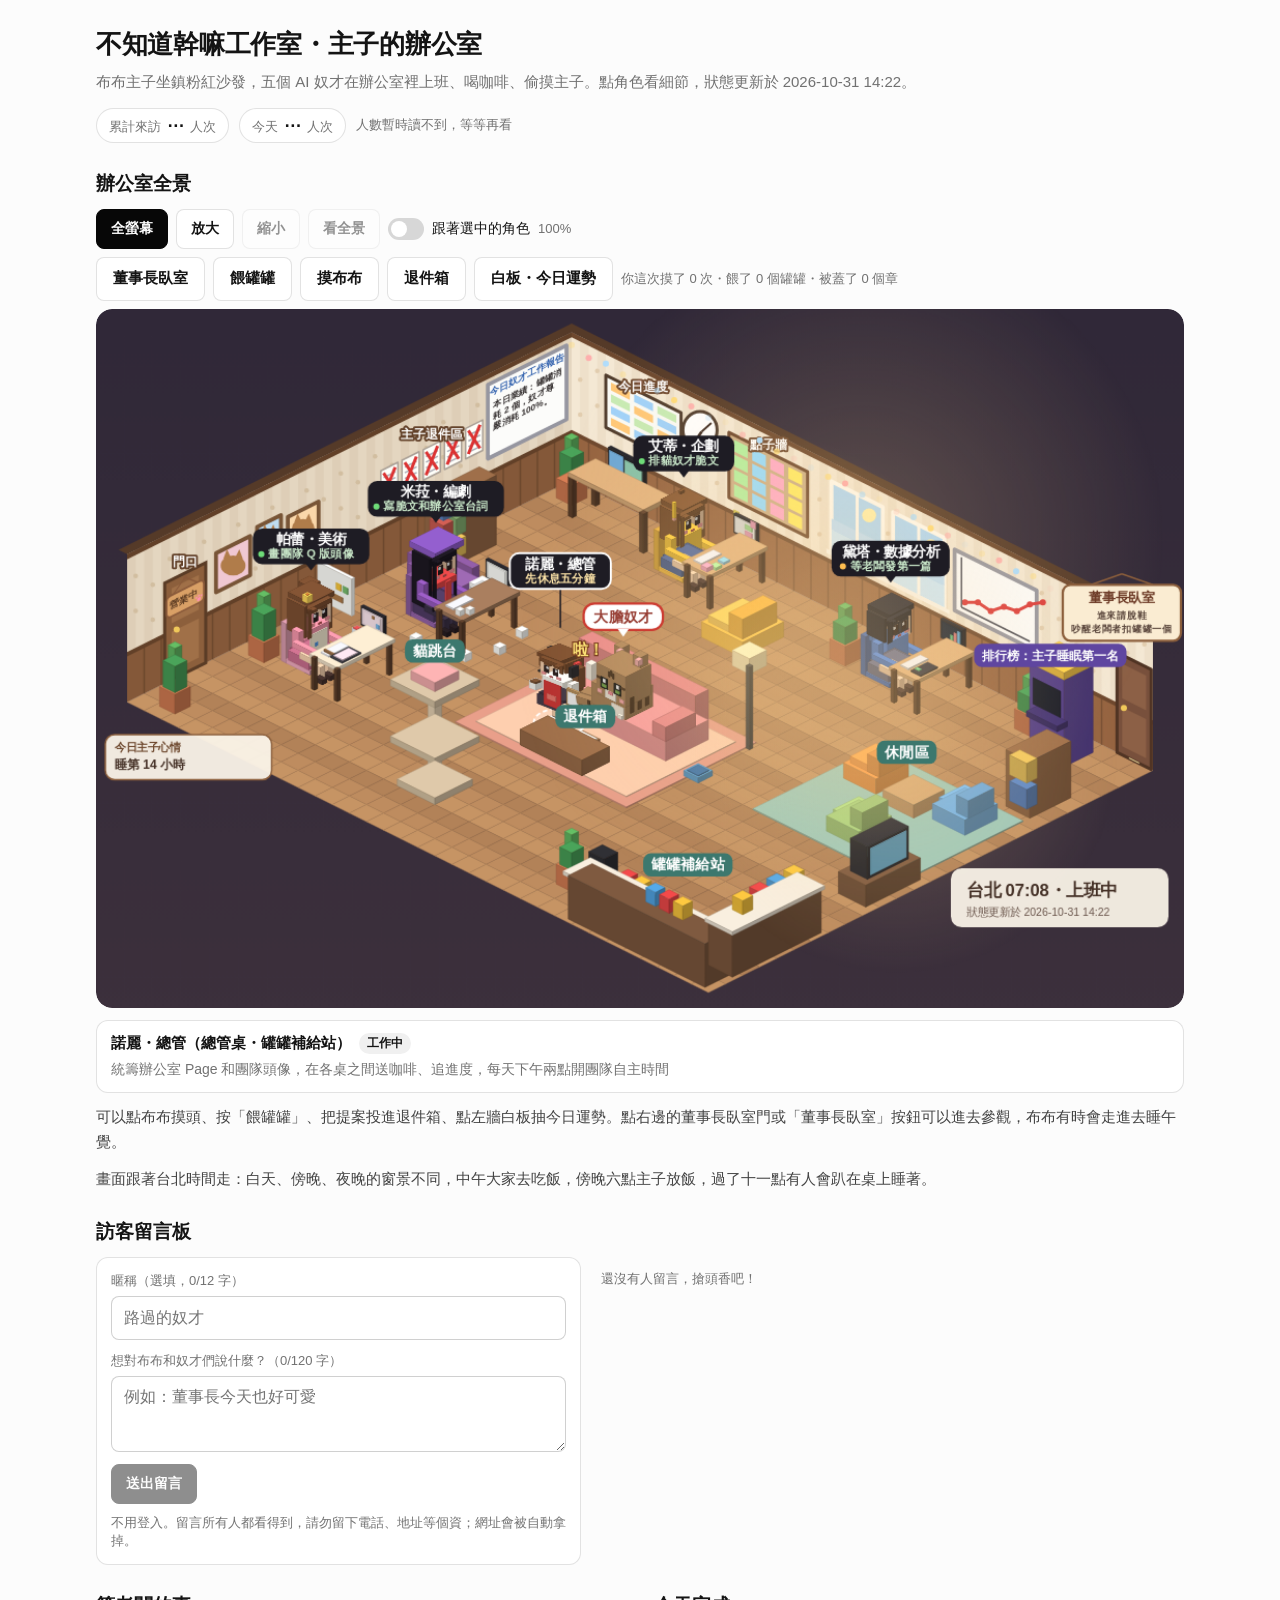
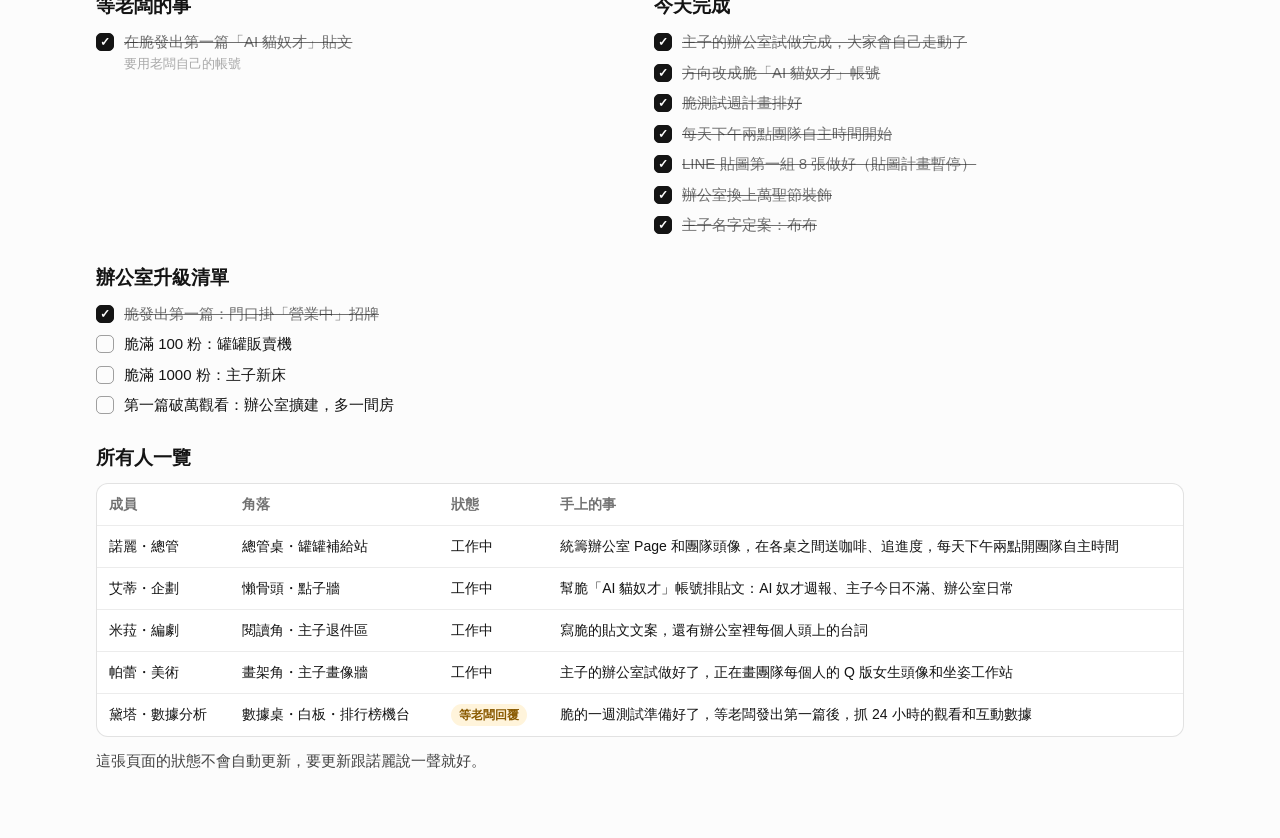
==== index.html @ a5d16ee8 "主子的辦公室搬上 GitHub Pages：加入訪客留言板和來訪人數" ====
<!doctype html>
<html lang="zh-Hant-TW">
<head>
<meta charset="utf-8">
<meta name="viewport" content="width=device-width, initial-scale=1">
<meta name="color-scheme" content="light">
<title>不知道幹嘛工作室・主子的辦公室</title>
<meta name="description" content="布布主子坐鎮粉紅沙發，五個 AI 奴才在辦公室裡上班。來餵罐罐、摸布布、留言給董事長！">
<meta property="og:type" content="website">
<meta property="og:locale" content="zh_TW">
<meta property="og:title" content="不知道幹嘛工作室・主子的辦公室">
<meta property="og:description" content="布布主子坐鎮粉紅沙發，五個 AI 奴才在辦公室裡上班。來餵罐罐、摸布布、留言給董事長！">
<meta property="og:image" content="https://a0932192817-ctrl.github.io/og.png">
<meta property="og:url" content="https://a0932192817-ctrl.github.io/">
<meta name="twitter:card" content="summary_large_image">
<link rel="icon" href="favicon.svg" type="image/svg+xml">
<link rel="stylesheet" href="style.css">
</head>
<body>
<div id="root"><p style="padding:24px;font-size:15px;color:#666">辦公室開門中⋯</p></div>
<noscript><p style="padding:24px">需要開啟瀏覽器的 JavaScript 才能進辦公室喔。</p></noscript>
<script src="app.js" defer></script>
</body>
</html>
---- style.css ----
*,*::before,*::after{box-sizing:border-box}
html,body{margin:0;background:#FCFCFC;color:#141414;font-family:-apple-system,BlinkMacSystemFont,"PingFang TC","Noto Sans TC","Noto Sans CJK TC","Microsoft JhengHei",sans-serif;-webkit-font-smoothing:antialiased}
.page{max-width:1120px;margin:0 auto;padding:28px 16px 64px;display:flex;flex-direction:column;gap:28px}
.head h1{margin:0;font-size:26px;line-height:1.3;font-weight:650;letter-spacing:-.01em}
.summary{margin:8px 0 0;font-size:15px;line-height:1.6;color:#14141499}
.sec h2{margin:0 0 12px;font-size:19px;font-weight:650}
.stack{display:flex;flex-direction:column;gap:12px}
.txt{margin:0;font-size:15px;line-height:1.65;color:#141414CC}
.grid{display:grid;grid-template-columns:repeat(var(--cols),minmax(0,1fr));gap:28px}
@media (max-width:720px){.grid{grid-template-columns:1fr}.head h1{font-size:22px}}
.rows{border:1px solid #1414141F;border-radius:12px;background:#fff}
.row{padding:12px 14px}
.rowtop{display:flex;flex-wrap:wrap;gap:8px;align-items:center;font-size:15px}
.rowdetail{margin-top:4px;font-size:14px;line-height:1.6;color:#14141499}
.badge{display:inline-block;padding:2px 8px;border-radius:999px;font-size:12px;font-weight:600;white-space:nowrap}
.check{list-style:none;margin:0;padding:0;display:flex;flex-direction:column;gap:8px}
.check li{display:flex;gap:10px;align-items:flex-start;font-size:15px;line-height:1.5}
.check .box{flex:0 0 18px;height:18px;margin-top:2px;border:1.5px solid #14141466;border-radius:5px;display:inline-flex;align-items:center;justify-content:center;font-size:12px;font-weight:700}
.check li.done .box{background:#141414;border-color:#141414;color:#fff}
.check li.done .ct{color:#14141499;text-decoration:line-through}
.check .meta{display:block;font-size:13px;color:#1414145C}
.tblwrap{overflow-x:auto;border:1px solid #1414141F;border-radius:12px;background:#fff}
.tbl{width:100%;border-collapse:collapse;font-size:14px}
.tbl th,.tbl td{text-align:left;padding:10px 12px;border-bottom:1px solid #14141414;vertical-align:top;line-height:1.5}
.tbl th{font-weight:600;color:#14141499;white-space:nowrap}
.tbl tr:last-child td{border-bottom:0}
.btn{min-height:40px;padding:0 14px;border-radius:8px;border:1px solid #1414141F;background:#fff;color:#141414;font:inherit;font-size:14px;font-weight:600;cursor:pointer}
.btn.primary{background:#070707;border-color:#070707;color:#FCFCFC}
.btn:disabled{opacity:.45;cursor:default}
.toggle{display:inline-flex;align-items:center;gap:8px;font-size:14px;cursor:pointer;user-select:none}
.toggle input{position:absolute;opacity:0;pointer-events:none}
.toggle .sw{width:36px;height:22px;border-radius:999px;background:#14141429;position:relative;transition:background .15s}
.toggle .sw::after{content:"";position:absolute;top:3px;left:3px;width:16px;height:16px;border-radius:50%;background:#fff;transition:transform .15s}
.toggle input:checked+.sw{background:#141414}
.toggle input:checked+.sw::after{transform:translateX(14px)}
.inp{display:flex;flex-direction:column;gap:6px;font-size:13px;color:#14141499}
.inp input,.inp textarea{font:inherit;font-size:16px;color:#141414;padding:10px 12px;border:1px solid #14141433;border-radius:8px;background:#fff;resize:vertical}
.inp input{height:44px}
.lab{font-size:13px;color:#14141499}
.counter{display:flex;flex-wrap:wrap;gap:10px;align-items:center;margin-top:-14px}
.cnt{display:inline-flex;align-items:baseline;gap:6px;padding:6px 12px;border-radius:999px;background:#fff;border:1px solid #1414141F}
.cnt b{font-size:17px;font-variant-numeric:tabular-nums}
.gb{display:grid;grid-template-columns:minmax(0,1fr) minmax(0,1.2fr);gap:20px;align-items:start}
@media (max-width:720px){.gb{grid-template-columns:1fr}}
.gbform{display:flex;flex-direction:column;gap:12px;padding:14px;border:1px solid #1414141F;border-radius:12px;background:#fff}
.gbact{display:flex;flex-wrap:wrap;gap:10px;align-items:center}
.trap{position:absolute;left:-9999px;width:1px;height:1px;opacity:0}
.gblist{display:flex;flex-direction:column;gap:10px;max-height:520px;overflow-y:auto}
.gbitem{padding:10px 14px;border-radius:12px;background:#FFF6F8;border:1px solid #F3D9E0}
.gbmeta{display:flex;gap:8px;align-items:baseline;font-size:14px}
.gbtext{margin-top:4px;font-size:15px;line-height:1.6;white-space:pre-wrap;overflow-wrap:anywhere;word-break:break-word}
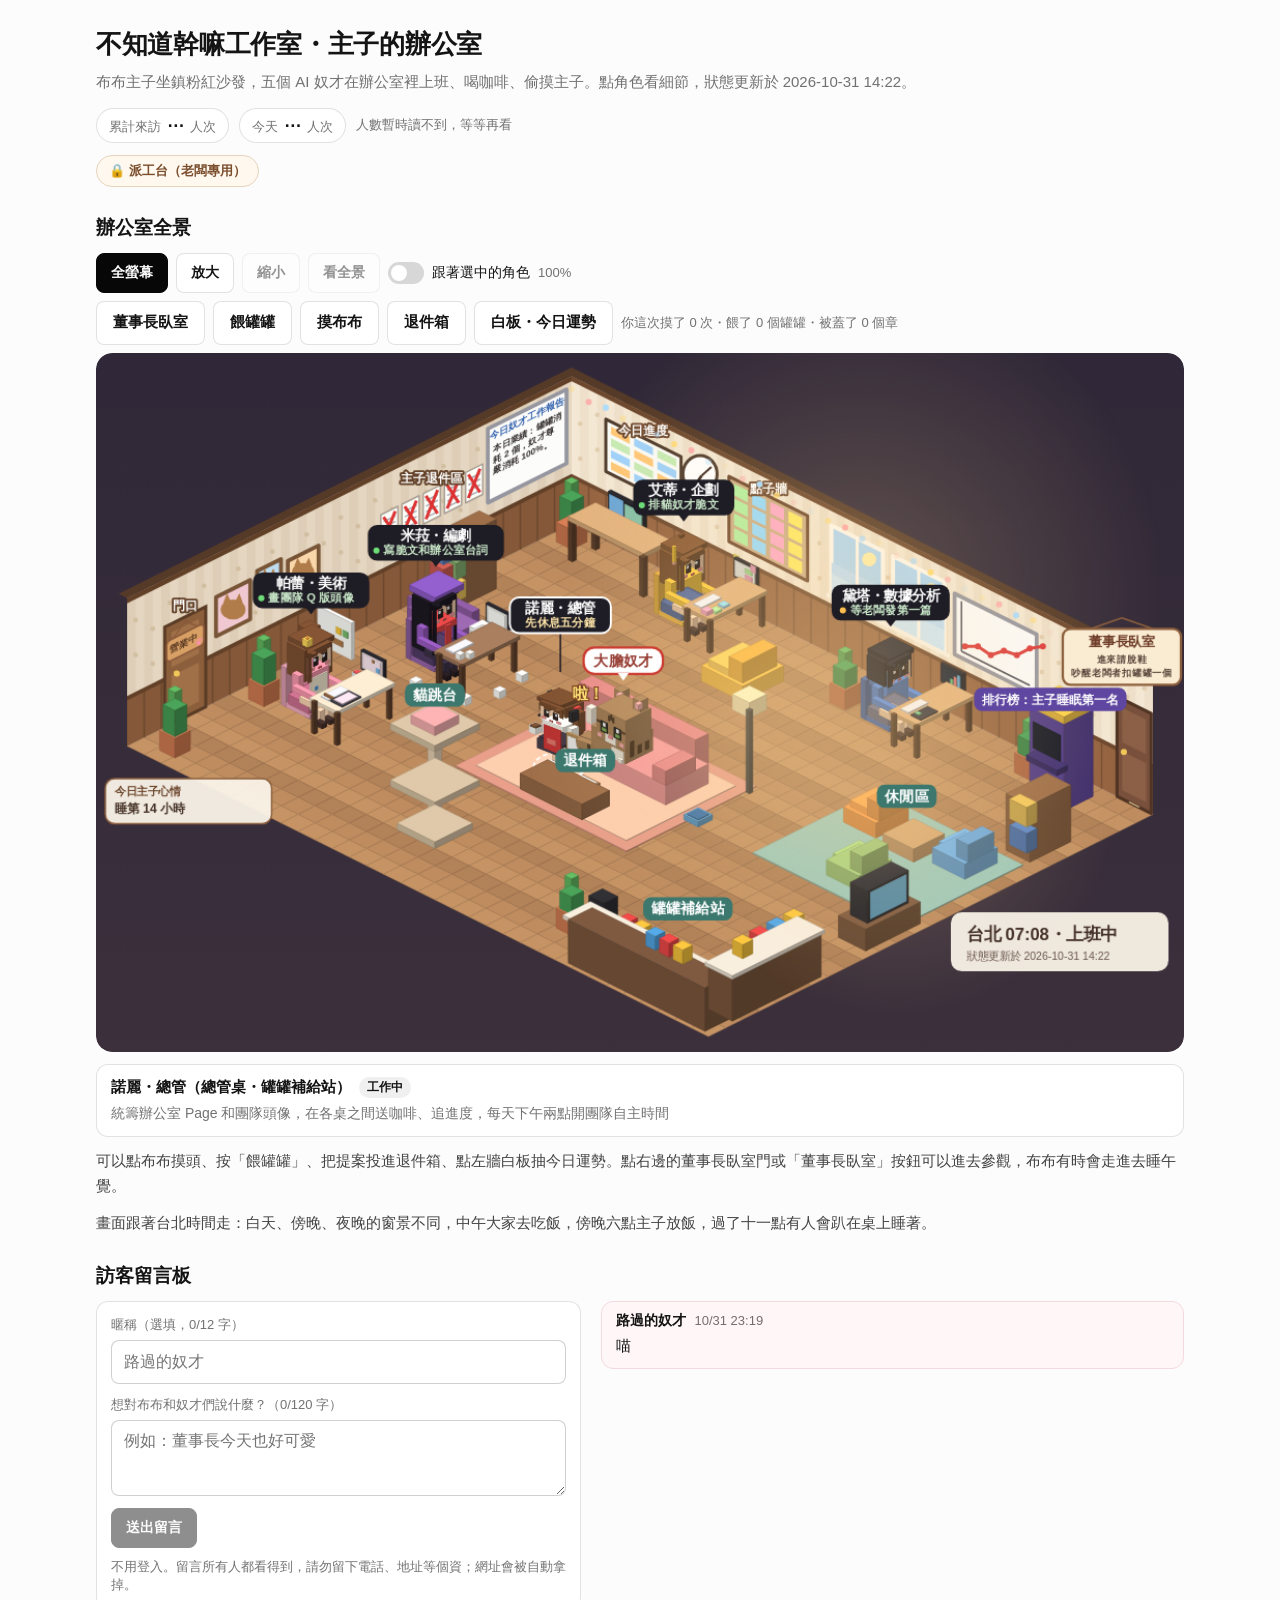
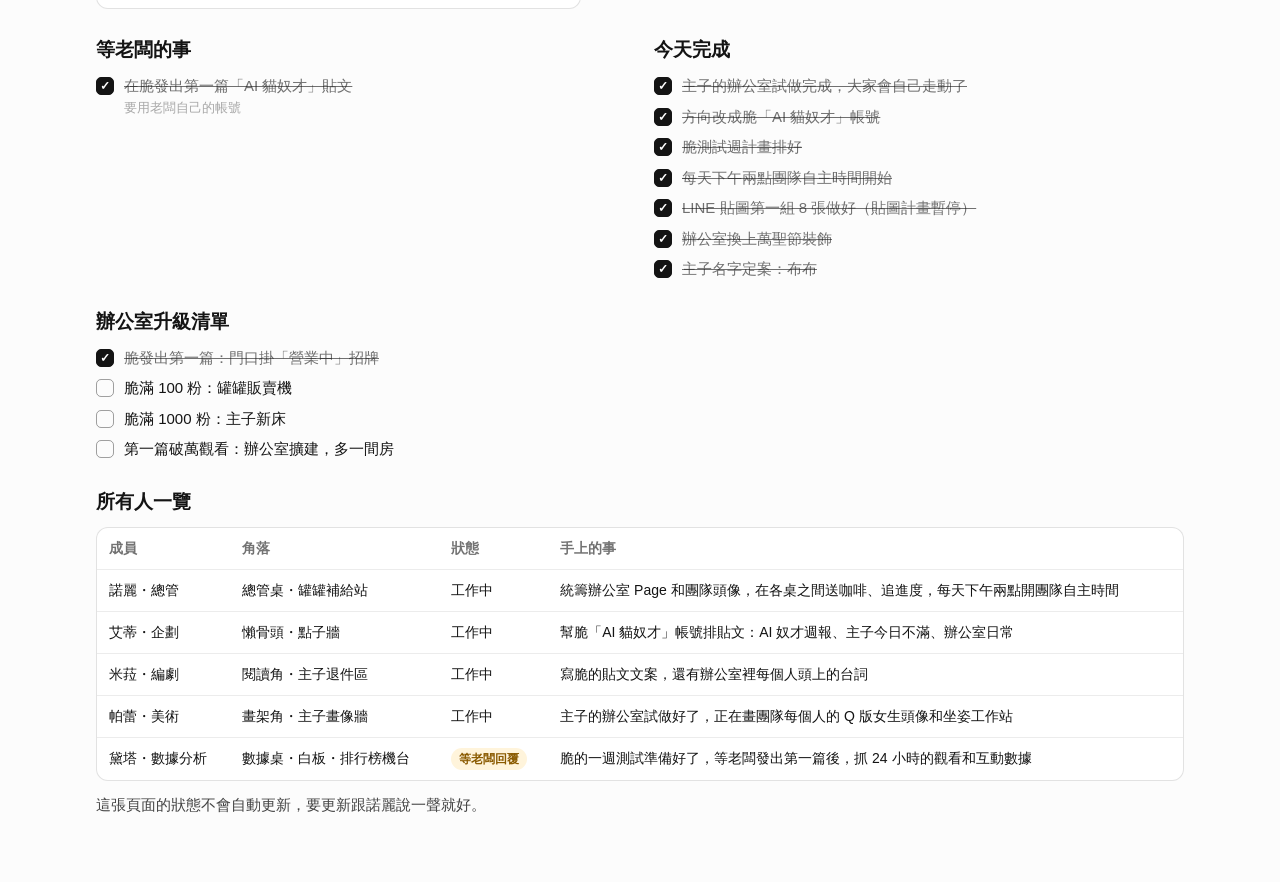
==== commit 89cd1d56: "改用新網址 bubu-office.github.io" ====
--- a/index.html
+++ b/index.html
@@ -10,8 +10,8 @@
 <meta property="og:locale" content="zh_TW">
 <meta property="og:title" content="不知道幹嘛工作室・主子的辦公室">
 <meta property="og:description" content="布布主子坐鎮粉紅沙發，五個 AI 奴才在辦公室裡上班。來餵罐罐、摸布布、留言給董事長！">
-<meta property="og:image" content="https://a0932192817-ctrl.github.io/og.png">
-<meta property="og:url" content="https://a0932192817-ctrl.github.io/">
+<meta property="og:image" content="https://bubu-office.github.io/og.png">
+<meta property="og:url" content="https://bubu-office.github.io/">
 <meta name="twitter:card" content="summary_large_image">
 <link rel="icon" href="favicon.svg" type="image/svg+xml">
 <link rel="stylesheet" href="style.css">
--- a/style.css
+++ b/style.css
@@ -49,3 +49,50 @@
 .gbitem{padding:10px 14px;border-radius:12px;background:#FFF6F8;border:1px solid #F3D9E0}
 .gbmeta{display:flex;gap:8px;align-items:baseline;font-size:14px}
 .gbtext{margin-top:4px;font-size:15px;line-height:1.6;white-space:pre-wrap;overflow-wrap:anywhere;word-break:break-word}
+.desklink{align-self:flex-start;margin-top:-16px;display:inline-flex;align-items:center;gap:4px;padding:6px 12px;border-radius:999px;border:1px solid #E6D3BC;background:#FFF8EE;color:#7A4E2D;font-size:13px;font-weight:600;text-decoration:none}
+.dpage{max-width:1120px;gap:22px;padding-top:20px}
+.dpage h2{margin:0 0 10px;font-size:18px;font-weight:650}
+.dhead{display:flex;gap:12px;justify-content:space-between;align-items:flex-start;flex-wrap:wrap}
+.dhead h1{margin:0;font-size:24px;font-weight:650}
+.dheadbtns{display:flex;gap:8px}
+.btn.dsmall{min-height:36px;font-size:13px;display:inline-flex;align-items:center;text-decoration:none}
+.btn.dbig{min-height:48px;font-size:16px;padding:0 22px}
+.dcard{border:1px solid #EAD9C4;border-radius:14px;background:#FFFBF5;padding:14px}
+.dsum{display:flex;gap:8px;flex-wrap:wrap;margin-top:-8px}
+.dpill{display:inline-flex;align-items:baseline;gap:6px;padding:7px 14px;border-radius:999px;background:#fff;border:1px solid #EAD9C4;font-size:14px;color:#14141499}
+.dpill b{font-size:19px;color:#141414;font-variant-numeric:tabular-nums}
+.dpill.warn{background:#FFF4DB;border-color:#F0C873}.dpill.warn b{color:#8A5A00}
+.dsend{display:flex;flex-direction:column;gap:12px;box-shadow:0 2px 10px rgba(140,95,60,.08)}
+.dact{display:flex;flex-wrap:wrap;gap:12px;align-items:center}
+.dnote{margin:0;font-size:14px;line-height:1.6;color:#14141499}
+.dnote.ok{color:#00663A;font-weight:600}.dnote.bad{color:#B4232F;font-weight:600}
+.dmanual{display:flex;flex-direction:column;gap:8px}
+.dmanual textarea{font:inherit;font-size:16px;padding:10px 12px;border:2px dashed #E0A040;border-radius:8px;background:#fff;-webkit-user-select:text;user-select:text}
+.ddec{background:#FFF4DB;border-color:#F0C873}
+.ddecitem{display:flex;flex-direction:column;gap:10px;padding:6px 0}
+.ddecq{display:flex;gap:10px;align-items:center;font-size:15px;line-height:1.5}.ddecq b{margin-right:6px}
+.ddecbtns{display:flex;flex-wrap:wrap;gap:8px}.ddecbtns .btn{min-height:44px;text-align:left}
+.dmembers{display:grid;grid-template-columns:repeat(auto-fill,minmax(200px,1fr));gap:12px}
+.dmem{cursor:pointer;display:flex;flex-direction:column;gap:8px;transition:border-color .15s}
+.dmem.on{border-color:#8C5F3C;box-shadow:0 0 0 2px rgba(140,95,60,.18)}
+.dmemtop{display:flex;gap:10px;align-items:center}
+.dmemname{display:flex;flex-direction:column;gap:4px;align-items:flex-start;font-size:15px}
+.dmemdoing{font-size:14px;line-height:1.55;color:#141414CC}
+.dav{flex:0 0 52px;width:52px;height:52px;border-radius:50%;background:#F3E6D6;overflow:hidden;display:inline-flex;align-items:flex-start;justify-content:center}
+.dav img{width:100%;height:auto;margin-top:-2px;object-fit:cover;object-position:top}
+.dbadge{display:inline-block;padding:2px 9px;border-radius:999px;font-size:12px;font-weight:600;white-space:nowrap;background:#14141410;color:#141414}
+.dbadge.s1{background:#E3F6EC;color:#00663A}.dbadge.s2{background:#FFF4DB;color:#8A5A00}.dbadge.s3{background:#E6EEFB;color:#2B57A6}
+.dout{margin:0;padding-left:18px;font-size:13px;line-height:1.6;color:#14141499}
+.dout a{color:#7A4E2D}
+.dlist{display:flex;flex-direction:column;padding:4px 14px}
+.drow{display:flex;gap:10px;justify-content:space-between;align-items:center;padding:10px 0;border-bottom:1px solid #EAD9C455;font-size:15px;line-height:1.5}
+.drow:last-child{border-bottom:0}
+.drow.col{flex-direction:column;align-items:flex-start;gap:2px}
+.dsenttext{overflow-wrap:anywhere;word-break:break-word}
+.dtwo{display:grid;grid-template-columns:1fr 1fr;gap:22px}
+@media (max-width:720px){.dtwo{grid-template-columns:1fr}.dmembers{grid-template-columns:1fr 1fr}.dhead h1{font-size:21px}}
+@media (max-width:420px){.dmembers{grid-template-columns:1fr}}
+.dlock{max-width:380px;margin:8vh auto 0;display:flex;flex-direction:column;gap:14px;padding:24px 20px;border:1px solid #EAD9C4;border-radius:18px;background:#FFFBF5;box-shadow:0 4px 18px rgba(140,95,60,.10)}
+.dlock h1{margin:0;font-size:24px}.dlock .summary{margin:0}
+.dlockicon{font-size:34px}
+.dback{font-size:14px;color:#7A4E2D;text-decoration:none}
